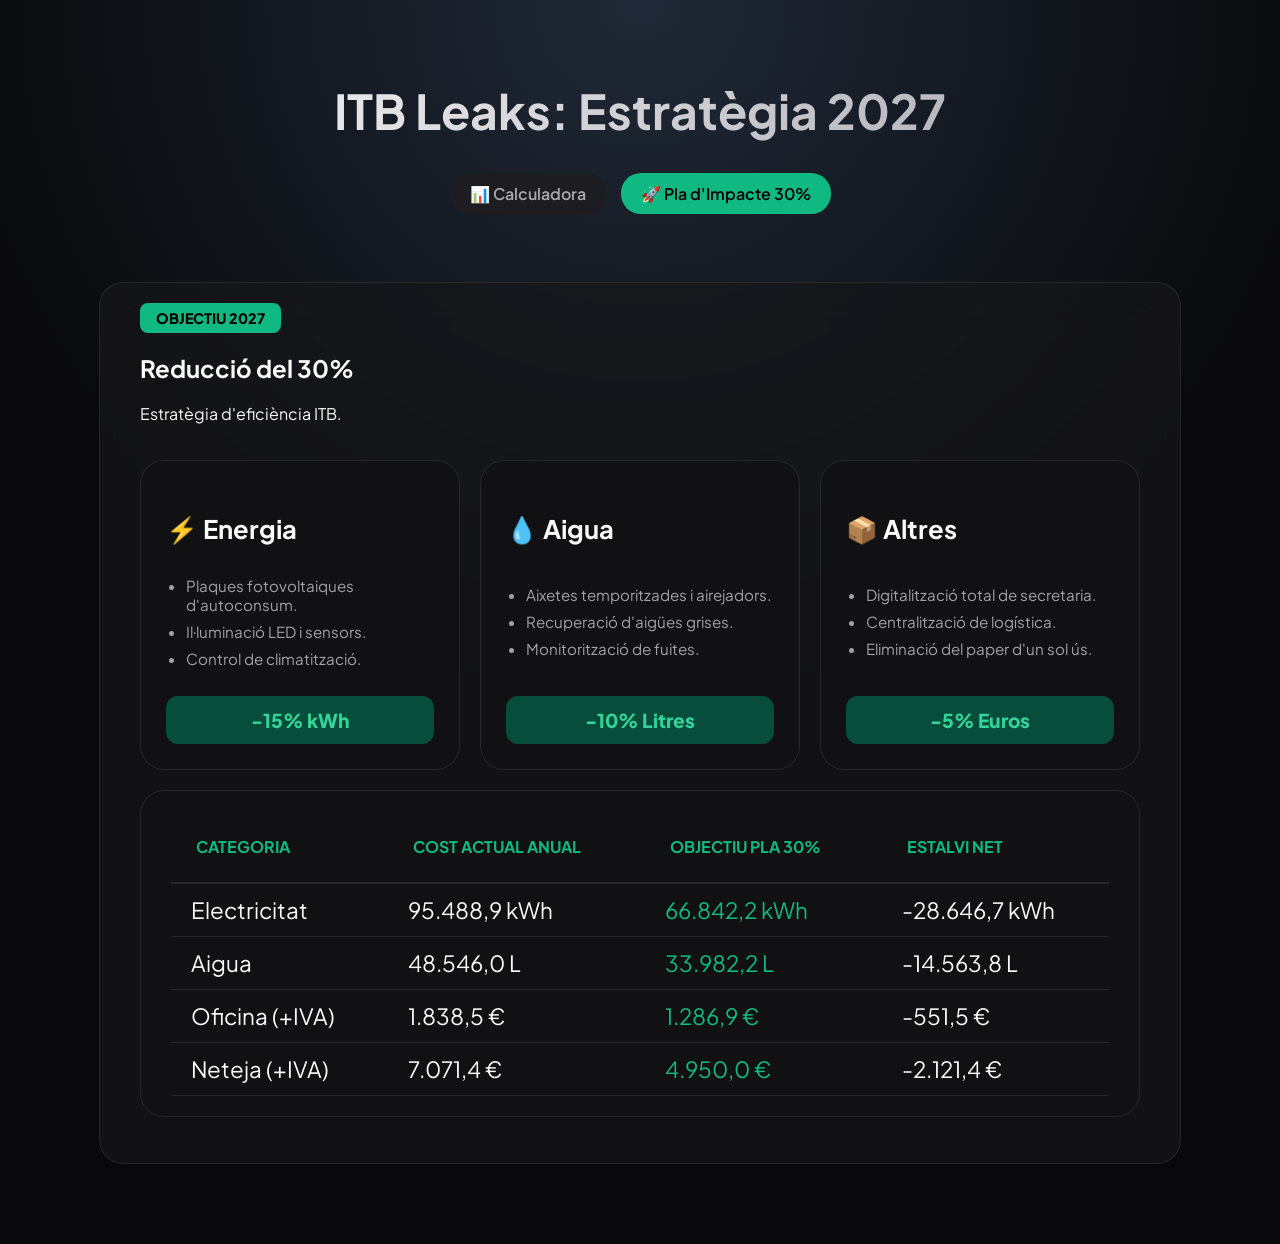
==== impacte.html @ 1d749318 "niga" ====
<!DOCTYPE html>
<html lang="ca">
<head>
    <meta charset="UTF-8">
    <meta name="viewport" content="width=device-width, initial-scale=1.0">
    <title>Full de Ruta 2027 - ITB Leaks</title>
    <link rel="stylesheet" href="style.css">
    <link href="https://fonts.googleapis.com/css2?family=Plus+Jakarta+Sans:wght@400;700;800&display=swap" rel="stylesheet">
    <meta name="viewport" content="width=device-width, initial-scale=1.0">
</head>
<body>
    <header>
        <h1>ITB Leaks: Estratègia 2027</h1>
        <nav class="navegacio">
            <a href="index.html" class="btn-nav">📊 Calculadora</a>
            <a href="impacte.html" class="btn-nav active">🚀 Pla d'Impacte 30%</a>
        </nav>
    </header>

<main class="dashboard-impacte">
    <div class="seccio-superior">
        <div class="hero-mini">
            <div class="badge">OBJECTIU 2027</div>
            <h2>Reducció del 30%</h2>
            <p>Estratègia d'eficiència ITB.</p>
        </div>

        <div class="contenedor-cards-tres">
            <div class="card-impacte">
                <h3>⚡ Energia</h3>
                <ul>
                    <li>Plaques fotovoltaiques d'autoconsum.</li>
                    <li>Il·luminació LED i sensors.</li>
                    <li>Control de climatització.</li>
                </ul>
                <div class="btn-estalvi">-15% kWh</div>
            </div>

            <div class="card-impacte">
                <h3>💧 Aigua</h3>
                <ul>
                    <li>Aixetes temporitzades i airejadors.</li>
                    <li>Recuperació d'aigües grises.</li>
                    <li>Monitorització de fuites.</li>
                </ul>
                <div class="btn-estalvi">-10% Litres</div>
            </div>

            <div class="card-impacte">
                <h3>📦 Altres</h3>
                <ul>
                    <li>Digitalització total de secretaria.</li>
                    <li>Centralització de logística.</li>
                    <li>Eliminació del paper d'un sol ús.</li>
                </ul>
                <div class="btn-estalvi">-5% Euros</div>
            </div>
        </div>
    </div>

    <div class="seccio-inferior">
        <div class="informe-compacte">
            <table class="taula-impacte">
                <thead>
                    <tr>
                        <th>Categoria</th>
                        <th>Cost Actual Anual</th>
                        <th>Objectiu Pla 30%</th>
                        <th>Estalvi Net</th>
                    </tr>
                </thead>
                <tbody id="taula-comparativa-body"></tbody>
            </table>
        </div>
    </div>
</main>

    <script src="script.js"></script>
</body>
</html>
---- style.css ----
@import url('https://fonts.googleapis.com/css2?family=Plus+Jakarta+Sans:wght@300;400;600;700&display=swap');

:root {
    --bg-base: #09090b; --surface: #18181b; --text-primary: #fafafa;
    --text-secondary: #a1a1aa; --accent: #10b981; --border: rgba(255, 255, 255, 0.08);
    --radius-lg: 16px; --radius-md: 12px;
}

body {
    margin: 0; font-family: 'Plus Jakarta Sans', sans-serif;
    background-color: var(--bg-base); color: var(--text-primary);
    background-image: radial-gradient(circle at 50% 0%, #1f2937 0%, transparent 50%);
}

header { padding: 3rem; text-align: center; }
header h1 { font-size: 3rem; background: linear-gradient(135deg, #fff 0%, #a1a1aa 100%); -webkit-background-clip: text; -webkit-text-fill-color: transparent; }

main {
    max-width: 1000px; margin: 0 auto 5rem; padding: 2.5rem;
    background: rgba(24, 24, 27, 0.7); backdrop-filter: blur(20px);
    border-radius: 24px; border: 1px solid var(--border);
}

/* --- ESTIL DEL SELECTOR --- */
.selector-container {
    background: linear-gradient(145deg, #1e1e22 0%, #121214 100%);
    padding: 1.5rem 2rem; border-radius: var(--radius-lg);
    border: 1px solid var(--accent); box-shadow: 0 0 20px rgba(16, 185, 129, 0.1);
    margin-bottom: 2rem; display: flex; align-items: center; justify-content: space-between;
}

.selector-container label { font-weight: 600; color: var(--accent); }

select {
    background: var(--bg-base); color: white; border: 1px solid var(--border);
    padding: 10px 20px; border-radius: var(--radius-md); font-family: inherit;
    font-size: 1rem; cursor: pointer; outline: none;
}

select:focus { border-color: var(--accent); }

.panell-inputs {
    display: grid; grid-template-columns: repeat(auto-fit, minmax(180px, 1fr));
    gap: 15px; background: rgba(0,0,0,0.2); padding: 1.5rem;
    border-radius: var(--radius-lg); margin-bottom: 2rem;
}

.input-group label { font-size: 0.75rem; color: var(--text-secondary); text-transform: uppercase; }
.input-group input {
    background: none; border: none; color: white; font-size: 1.2rem;
    font-family: monospace; padding-top: 5px; outline: none;
}

.grid-resultats { display: grid; grid-template-columns: repeat(auto-fit, minmax(220px, 1fr)); gap: 20px; }

.targeta {
    background: var(--surface); padding: 20px; border-radius: var(--radius-lg);
    border: 1px solid var(--border); transition: 0.3s;
}

.targeta strong { display: block; margin-bottom: 10px; color: var(--text-secondary); font-size: 0.9rem; }
.valor-destacat { font-size: 2rem; font-weight: 700; color: var(--accent); }
.unitat { font-size: 1rem; color: var(--text-secondary); margin-left: 5px; }

.grafic-container { height: 400px; margin-top: 2rem; background: rgba(0,0,0,0.2); padding: 1rem; border-radius: var(--radius-lg); }

.taula-accions { width: 100%; border-collapse: collapse; margin-top: 2rem; }
.taula-accions td, .taula-accions th { padding: 15px; border-bottom: 1px solid var(--border); text-align: left; }

/* NAVEGACIÓ */
.navegacio {
    display: flex;
    justify-content: center;
    gap: 15px;
    margin: 20px 0;
}
.btn-nav {
    text-decoration: none;
    padding: 10px 20px;
    border-radius: 20px;
    background: #1c1c21;
    color: #aaa;
    font-weight: 600;
    transition: 0.3s;
}
.btn-nav.active {
    background: #10b981;
    color: #000;
}

/* --- ESTILS ESPECÍFICS PÀGINA D'IMPACTE (TEXTES GRANS) --- */

.hero-impacte {
    padding: 80px 20px;
    max-width: 1000px;
    margin: 0 auto;
    text-align: center;
}

.hero-impacte h2 {
    font-size: 4rem; /* Mida extra gran */
    line-height: 1.1;
    margin-bottom: 25px;
    background: linear-gradient(to right, #ffffff, #10b981);
    -webkit-background-clip: text;
    -webkit-text-fill-color: transparent;
    font-weight: 800;
}

.hero-impacte p {
    font-size: 1.6rem; /* Subtítol molt llegible */
    color: #a1a1aa;
    max-width: 800px;
    margin: 0 auto;
}

.grid-detall-estalvi {
    display: grid;
    grid-template-columns: repeat(auto-fit, minmax(350px, 1fr));
    gap: 40px;
    margin: 60px 0;
    padding: 0 40px;
}

.card-detall {
    background: #111114;
    padding: 50px 40px;
    border-radius: 32px;
    border: 1px solid #27272a;
    transition: all 0.4s cubic-bezier(0.175, 0.885, 0.32, 1.275);
}

.card-detall:hover {
    border-color: #10b981;
    transform: translateY(-10px);
    box-shadow: 0 20px 40px rgba(16, 185, 129, 0.1);
}

.card-detall h3 {
    font-size: 2.2rem;
    margin-bottom: 25px;
    color: #fff;
}

.card-detall ul {
    list-style: none;
    padding: 0;
    margin-bottom: 40px;
}

.card-detall li {
    font-size: 1.25rem; /* Lletra de la llista gran */
    margin-bottom: 15px;
    color: #d4d4d8;
    display: flex;
    align-items: center;
    gap: 12px;
}

.card-detall li::before {
    content: "✓";
    color: #10b981;
    font-weight: 900;
}

.pct-estalvi {
    font-size: 1.8rem;
    background: #064e3b;
    color: #34d399;
    padding: 15px;
    border-radius: 16px;
    text-align: center;
    font-weight: 800;
    letter-spacing: 1px;
}

/* TAULA D'IMPACTE GEGANT */
.informe-tecnic {
    background: #111114;
    margin: 80px 40px;
    padding: 60px;
    border-radius: 40px;
    border: 1px solid #27272a;
}

.informe-tecnic h3 {
    font-size: 2.5rem;
    margin-bottom: 40px;
    text-align: center;
}

.taula-impacte {
    width: 100%;
    font-size: 1.4rem; /* Taula molt gran */
    border-collapse: collapse;
}

.taula-impacte th {
    font-size: 1rem;
    text-transform: uppercase;
    color: #10b981;
    padding: 25px;
    border-bottom: 2px solid #27272a;
    text-align: left;
}

.taula-impacte td {
    padding: 30px 25px;
    border-bottom: 1px solid #27272a;
}

.badge {
    background: #10b981;
    color: #000;
    padding: 6px 16px;
    border-radius: 8px;
    font-weight: 800;
    font-size: 0.9rem;
    display: inline-block;
}
/* Layout Principal */
.dashboard-impacte {
    height: calc(100vh - 60px);
    display: flex;
    flex-direction: column;
    padding: 20px 40px;
    gap: 20px;
    overflow: hidden;
}

.seccio-superior {
    display: flex;
    flex-direction: column;
    gap: 20px;
}

/* El contenedor de las 3 cajas en una fila */
.contenedor-cards-tres {
    display: grid;
    grid-template-columns: repeat(3, 1fr); /* 3 columnas iguales */
    gap: 20px;
}

.card-impacte {
    background: #111114;
    padding: 25px;
    border-radius: 24px;
    border: 1px solid #27272a;
    display: flex;
    flex-direction: column;
    justify-content: space-between;
}

.card-impacte h3 { font-size: 1.6rem; margin-bottom: 15px; }
.card-impacte ul { padding-left: 20px; margin-bottom: 20px; }
.card-impacte li { font-size: 0.95rem; color: #a1a1aa; margin-bottom: 8px; }

.btn-estalvi {
    background: #064e3b;
    color: #34d399;
    padding: 12px;
    border-radius: 12px;
    text-align: center;
    font-weight: 800;
    font-size: 1.2rem;
}

/* Taula inferior más compacta */
.informe-compacte {
    background: #111114;
    padding: 20px 30px;
    border-radius: 24px;
    border: 1px solid #27272a;
}

.taula-impacte td { padding: 12px 20px; }

/* --- RESPONSIVE DESIGN --- */

/* 1. Ajustes base para asegurar que nada se rompa */
.contenedor-cards-tres {
    display: grid;
    grid-template-columns: repeat(3, 1fr); /* Por defecto 3 columnas */
    gap: 20px;
    width: 100%;
}

.taula-comparativa-contenidor {
    width: 100%;
    overflow-x: auto; /* Permite scroll lateral en tablas si el móvil es muy pequeño */
}

/* 2. Pantallas medianas (Tablets - menos de 1024px) */
@media (max-width: 1024px) {
    .dashboard-impacte {
        height: auto; /* Permitimos scroll solo si la pantalla es pequeña */
        overflow-y: auto;
    }

    .contenedor-cards-tres {
        grid-template-columns: repeat(2, 1fr); /* 2 columnas arriba, 1 abajo */
    }

    .hero-mini h2 {
        font-size: 2.5rem;
    }
}

/* 3. Pantallas pequeñas (Móviles - menos de 768px) */
@media (max-width: 768px) {
    .no-scroll {
        overflow-y: auto; /* En móvil SIEMPRE hay scroll vertical */
        height: auto;
    }

    .mini-header {
        flex-direction: column; /* Título arriba, botones abajo */
        height: auto;
        padding: 20px;
        gap: 15px;
    }

    .dashboard-impacte {
        grid-template-columns: 1fr; /* Forçar una sola columna en mòbil */
        padding: 15px;
    }

    .contenedor-cards-tres {
        grid-template-columns: 1fr; /* Las 3 cajas una debajo de otra */
    }

    .hero-mini {
        text-align: center;
    }

    .hero-mini h2 {
        font-size: 2rem;
    }

    .informe-compacte {
        padding: 15px;
    }

    .taula-impacte {
        font-size: 0.9rem; /* Letra un poco más pequeña en móvil */
    }

    .card-impacte {
        padding: 20px;
    }
}
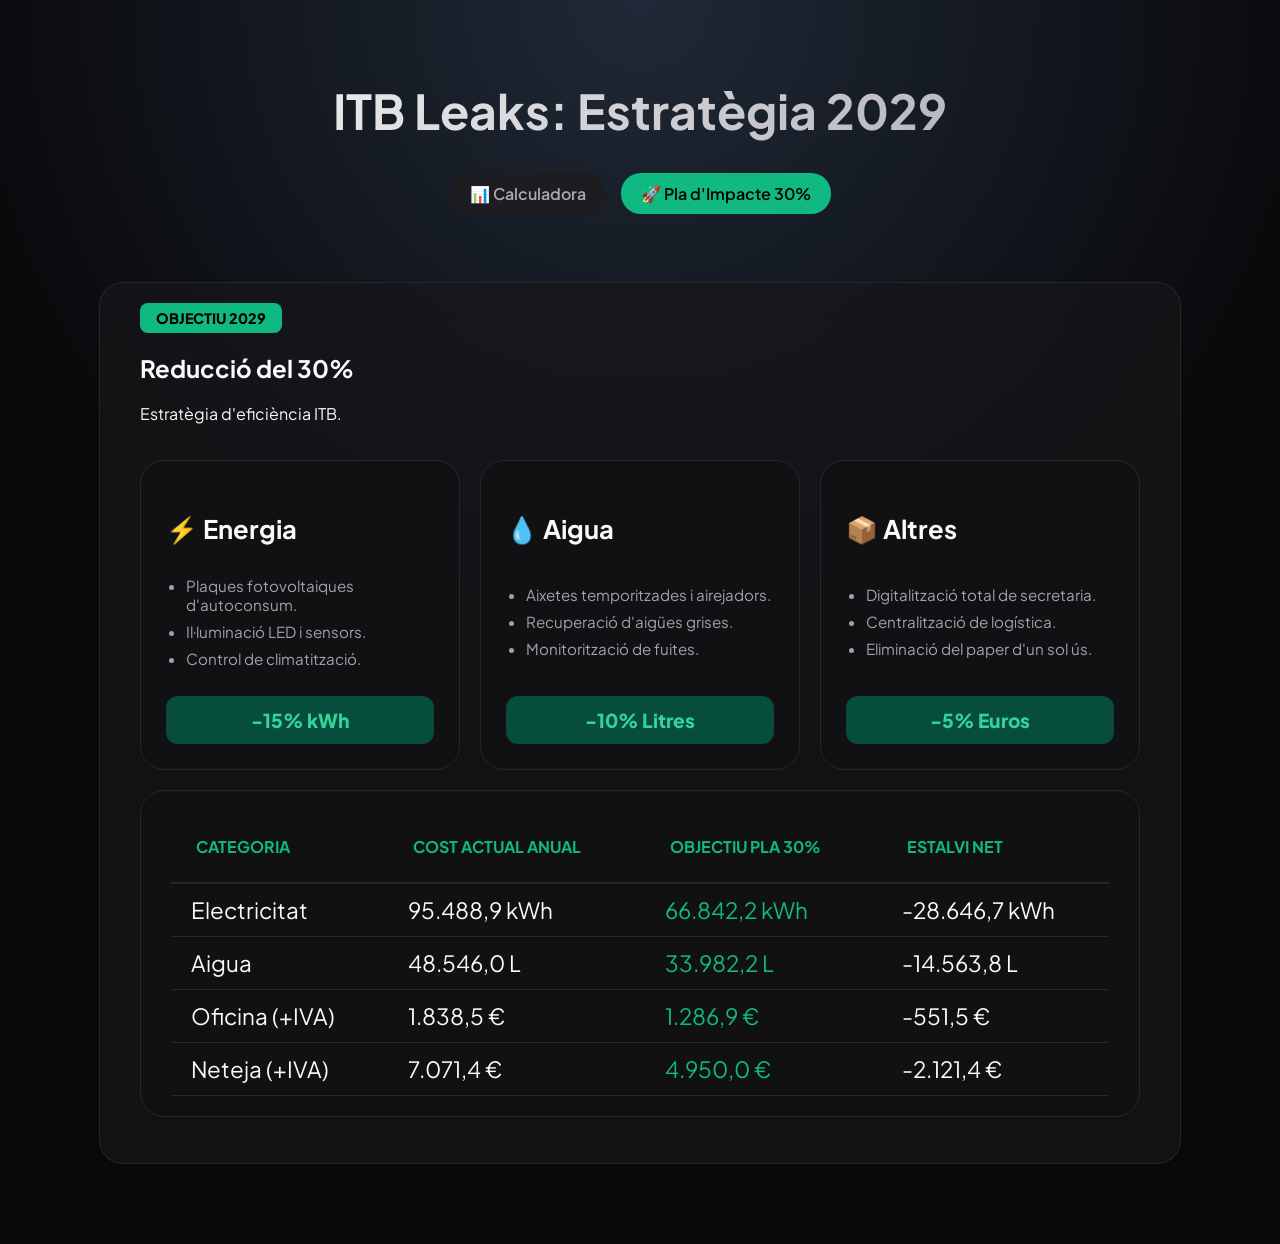
==== commit 2d22f73d: "niga" ====
--- a/impacte.html
+++ b/impacte.html
@@ -3,14 +3,14 @@
 <head>
     <meta charset="UTF-8">
     <meta name="viewport" content="width=device-width, initial-scale=1.0">
-    <title>Full de Ruta 2027 - ITB Leaks</title>
+    <title>Full de Ruta 2029 - ITB Leaks</title>
     <link rel="stylesheet" href="style.css">
     <link href="https://fonts.googleapis.com/css2?family=Plus+Jakarta+Sans:wght@400;700;800&display=swap" rel="stylesheet">
     <meta name="viewport" content="width=device-width, initial-scale=1.0">
 </head>
 <body>
     <header>
-        <h1>ITB Leaks: Estratègia 2027</h1>
+        <h1>ITB Leaks: Estratègia 2029</h1>
         <nav class="navegacio">
             <a href="index.html" class="btn-nav">📊 Calculadora</a>
             <a href="impacte.html" class="btn-nav active">🚀 Pla d'Impacte 30%</a>
@@ -20,7 +20,7 @@
 <main class="dashboard-impacte">
     <div class="seccio-superior">
         <div class="hero-mini">
-            <div class="badge">OBJECTIU 2027</div>
+            <div class="badge">OBJECTIU 2029</div>
             <h2>Reducció del 30%</h2>
             <p>Estratègia d'eficiència ITB.</p>
         </div>
--- a/style.css
+++ b/style.css
@@ -348,4 +348,98 @@
     .card-impacte {
         padding: 20px;
     }
+}
+
+/* ============================================================
+   SOLUCIÓ DEFINITIVA RESPONSIVE (MOBILE VERTICAL)
+   ============================================================ */
+
+@media (max-width: 600px) {
+    /* 1. Ajustes Generales */
+    body, .no-scroll {
+        overflow-y: auto !important; /* FORZAMOS SCROLL EN MÓVIL */
+        height: auto !important;
+        font-size: 14px;
+    }
+
+    main, .dashboard-impacte {
+        display: block !important; /* Rompemos el Grid de dos columnas */
+        padding: 15px !important;
+        height: auto !important;
+    }
+
+    header {
+        padding: 10px !important;
+        text-align: center;
+    }
+
+    h1 { font-size: 1.5rem !important; }
+
+    /* 2. INDEX.HTML (Calculadora) */
+    .panell-inputs {
+        grid-template-columns: 1fr !important; /* Inputs uno debajo de otro */
+        gap: 10px !important;
+    }
+
+    .grid-resultats {
+        grid-template-columns: 1fr !important; /* Tarjetas de resultados una debajo de otra */
+    }
+
+    .valor-destacat {
+        font-size: 2rem !important; /* Bajamos el tamaño para que no se corte */
+    }
+
+    .grafic-container {
+        height: 300px !important; /* Altura fija para que el gráfico no se aplaste */
+    }
+
+    /* 3. IMPACTE.HTML (Pla 30%) */
+    .hero-mini h2, .hero-impacte h2 {
+        font-size: 2rem !important;
+        text-align: center;
+    }
+
+    .contenedor-cards-tres {
+        display: flex !important;
+        flex-direction: column !important; /* LAS 3 CAJAS EN VERTICAL */
+        gap: 15px !important;
+    }
+
+    .card-impacte, .card-detall {
+        width: 100% !important;
+        padding: 20px !important;
+    }
+
+    .card-impacte h3 {
+        font-size: 1.4rem !important;
+    }
+
+    /* 4. LA TABLA (El gran problema) */
+    .taula-comparativa-contenidor, .informe-compacte {
+        width: 100% !important;
+        overflow-x: auto !important; /* Scroll lateral para la tabla */
+        padding: 10px !important;
+        margin: 20px 0 !important;
+    }
+
+    .taula-impacte {
+        min-width: 500px; /* Forzamos ancho mínimo para que no se amontone el texto */
+        font-size: 0.85rem !important;
+    }
+
+    .taula-impacte td, .taula-impacte th {
+        padding: 8px !important;
+    }
+
+    /* 5. NAVEGACIÓN */
+    .navegacio, .navegacio-compacta {
+        flex-wrap: wrap; /* Si no caben los botones, que bajen */
+        justify-content: center;
+        gap: 5px;
+    }
+
+    .btn-nav {
+        padding: 8px 12px !important;
+        font-size: 0.9rem !important;
+    }
 }
